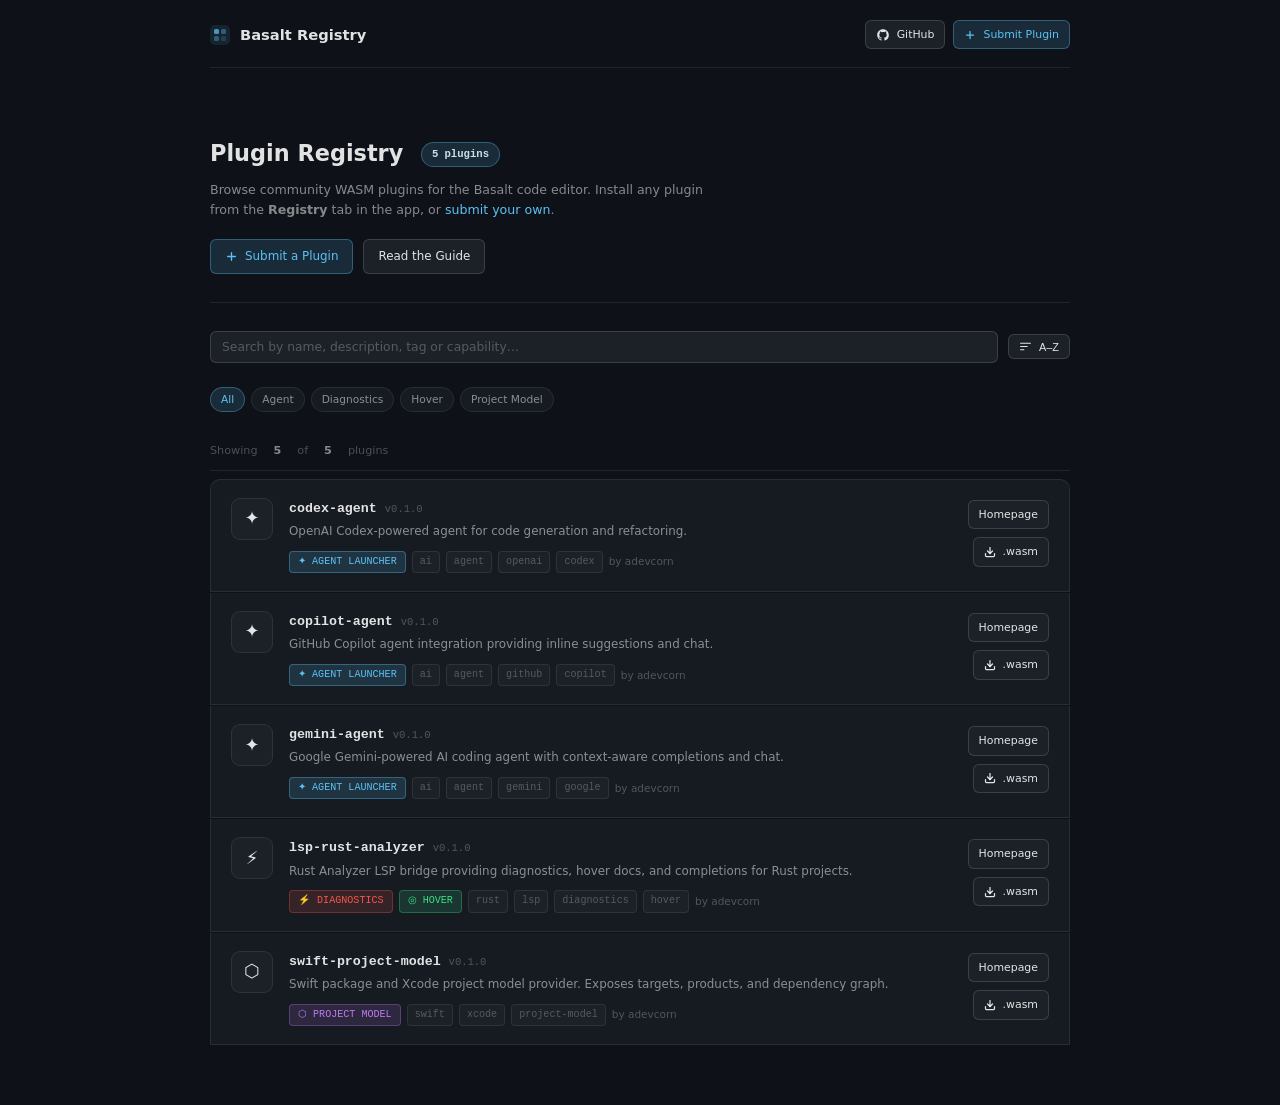
==== docs/index.html @ 9358fd3e "Add GitHub Pages frontend, OAuth proxy, and Pages deploy workflow - docs/index.html: plugin browser " ====
<!DOCTYPE html>
<html lang="en">
<head>
  <meta charset="UTF-8">
  <meta name="viewport" content="width=device-width, initial-scale=1">
  <title>Basalt Plugin Registry</title>
  <link rel="stylesheet" href="style.css">
  <meta name="description" content="Browse and discover WASM plugins for the Basalt code editor.">
  <meta property="og:title" content="Basalt Plugin Registry">
  <meta property="og:description" content="Browse and discover WASM plugins for the Basalt code editor.">
  <style>
    .hero {
      padding: 36px 0 28px;
      border-bottom: 1px solid var(--border);
      margin-bottom: 28px;
    }
    .hero h1 {
      font-size: 1.6rem;
      font-weight: 700;
      margin-bottom: 8px;
      background: linear-gradient(135deg, var(--text) 40%, var(--accent));
      -webkit-background-clip: text;
      -webkit-text-fill-color: transparent;
      background-clip: text;
    }
    .hero p {
      font-size: 0.9rem;
      color: var(--text-2);
      max-width: 520px;
      line-height: 1.6;
    }
    .hero-actions {
      display: flex;
      gap: 10px;
      margin-top: 18px;
    }
    #plugin-count-badge {
      display: inline-flex;
      align-items: center;
      gap: 6px;
      padding: 3px 10px;
      border-radius: 20px;
      font-size: 0.76rem;
      font-family: var(--mono);
      background: var(--accent-dim);
      border: 1px solid var(--accent-border);
      color: var(--accent);
      margin-left: 10px;
      vertical-align: middle;
    }
  </style>
</head>
<body>
  <div class="page">

    <!-- Header -->
    <header class="site-header">
      <a class="logo" href="index.html">
        <svg width="20" height="20" viewBox="0 0 20 20" fill="none" xmlns="http://www.w3.org/2000/svg">
          <rect width="20" height="20" rx="5" fill="#5cc1f5" fill-opacity="0.15"/>
          <rect x="4" y="4" width="5" height="5" rx="1.5" fill="#5cc1f5"/>
          <rect x="11" y="4" width="5" height="5" rx="1.5" fill="#5cc1f5" fill-opacity="0.5"/>
          <rect x="4" y="11" width="5" height="5" rx="1.5" fill="#5cc1f5" fill-opacity="0.5"/>
          <rect x="11" y="11" width="5" height="5" rx="1.5" fill="#5cc1f5" fill-opacity="0.25"/>
        </svg>
        Basalt Registry
      </a>
      <nav>
        <a class="btn btn-sm" href="https://github.com/adevcorn/basalt-registry" target="_blank" rel="noopener">
          <svg width="14" height="14" viewBox="0 0 24 24" fill="currentColor"><path d="M12 2C6.477 2 2 6.484 2 12.017c0 4.425 2.865 8.18 6.839 9.504.5.092.682-.217.682-.483 0-.237-.008-.868-.013-1.703-2.782.605-3.369-1.343-3.369-1.343-.454-1.158-1.11-1.466-1.11-1.466-.908-.62.069-.608.069-.608 1.003.07 1.531 1.032 1.531 1.032.892 1.53 2.341 1.088 2.91.832.092-.647.35-1.088.636-1.338-2.22-.253-4.555-1.113-4.555-4.951 0-1.093.39-1.988 1.029-2.688-.103-.253-.446-1.272.098-2.65 0 0 .84-.27 2.75 1.026A9.564 9.564 0 0112 6.844c.85.004 1.705.115 2.504.337 1.909-1.296 2.747-1.027 2.747-1.027.546 1.379.202 2.398.1 2.651.64.7 1.028 1.595 1.028 2.688 0 3.848-2.339 4.695-4.566 4.943.359.309.678.92.678 1.855 0 1.338-.012 2.419-.012 2.747 0 .268.18.58.688.482A10.019 10.019 0 0022 12.017C22 6.484 17.522 2 12 2z"/></svg>
          GitHub
        </a>
        <a class="btn btn-primary btn-sm" href="submit.html">
          <svg width="12" height="12" viewBox="0 0 24 24" fill="none" stroke="currentColor" stroke-width="2.5" stroke-linecap="round" stroke-linejoin="round"><line x1="12" y1="5" x2="12" y2="19"/><line x1="5" y1="12" x2="19" y2="12"/></svg>
          Submit Plugin
        </a>
      </nav>
    </header>

    <!-- Hero -->
    <section class="hero">
      <h1>
        Plugin Registry
        <span id="plugin-count-badge" style="display:none">
          <span id="plugin-count">0</span> plugins
        </span>
      </h1>
      <p>
        Browse community WASM plugins for the Basalt code editor.
        Install any plugin from the <strong>Registry</strong> tab in the app,
        or <a href="submit.html">submit your own</a>.
      </p>
      <div class="hero-actions">
        <a class="btn btn-primary" href="submit.html">
          <svg width="13" height="13" viewBox="0 0 24 24" fill="none" stroke="currentColor" stroke-width="2.5" stroke-linecap="round" stroke-linejoin="round"><line x1="12" y1="5" x2="12" y2="19"/><line x1="5" y1="12" x2="19" y2="12"/></svg>
          Submit a Plugin
        </a>
        <a class="btn" href="https://github.com/adevcorn/basalt-registry/blob/main/CONTRIBUTING.md" target="_blank" rel="noopener">
          Read the Guide
        </a>
      </div>
    </section>

    <!-- Toolbar -->
    <div class="search-bar">
      <input
        class="search-input"
        id="search"
        type="text"
        placeholder="Search by name, description, tag or capability…"
        autocomplete="off"
        spellcheck="false"
      >
      <button class="btn btn-sm" id="sort-btn" title="Toggle sort order">
        <svg width="13" height="13" viewBox="0 0 24 24" fill="none" stroke="currentColor" stroke-width="2" stroke-linecap="round" stroke-linejoin="round"><line x1="3" y1="6" x2="21" y2="6"/><line x1="3" y1="12" x2="15" y2="12"/><line x1="3" y1="18" x2="9" y2="18"/></svg>
        A–Z
      </button>
    </div>

    <!-- Capability filters -->
    <div class="filter-row" id="filters">
      <span class="pill active" data-cap="all">All</span>
      <span class="pill" data-cap="AGENT_LAUNCHER">Agent</span>
      <span class="pill" data-cap="DIAGNOSTICS">Diagnostics</span>
      <span class="pill" data-cap="HOVER">Hover</span>
      <span class="pill" data-cap="PROJECT_MODEL">Project Model</span>
    </div>

    <!-- Stats -->
    <div class="stats-bar" id="stats" style="display:none">
      Showing <strong id="showing-count">0</strong> of <strong id="total-count">0</strong> plugins
    </div>

    <!-- Plugin list -->
    <main id="cards" class="cards">
      <!-- Loading skeletons -->
      <div class="card" id="skel-1">
        <div class="card-icon skeleton" style="width:42px;height:42px"></div>
        <div class="card-body">
          <div class="skeleton" style="height:16px;width:160px;margin-bottom:8px"></div>
          <div class="skeleton" style="height:12px;width:90%;margin-bottom:6px"></div>
          <div class="skeleton" style="height:12px;width:60%"></div>
        </div>
        <div></div>
      </div>
      <div class="card" id="skel-2">
        <div class="card-icon skeleton" style="width:42px;height:42px"></div>
        <div class="card-body">
          <div class="skeleton" style="height:16px;width:140px;margin-bottom:8px"></div>
          <div class="skeleton" style="height:12px;width:80%;margin-bottom:6px"></div>
          <div class="skeleton" style="height:12px;width:50%"></div>
        </div>
        <div></div>
      </div>
    </main>

  </div><!-- /page -->

  <script>
  (() => {
    // ── Config ──────────────────────────────────────────────────────────────
    const INDEX_URL = '../index.json';

    // ── State ───────────────────────────────────────────────────────────────
    let allPlugins = [];
    let activeFilter = 'all';
    let sortAZ = true;

    // ── DOM refs ────────────────────────────────────────────────────────────
    const cardsEl     = document.getElementById('cards');
    const searchEl    = document.getElementById('search');
    const statsEl     = document.getElementById('stats');
    const showingEl   = document.getElementById('showing-count');
    const totalEl     = document.getElementById('total-count');
    const countBadge  = document.getElementById('plugin-count-badge');
    const countSpan   = document.getElementById('plugin-count');
    const sortBtn     = document.getElementById('sort-btn');

    // ── Helpers ─────────────────────────────────────────────────────────────
    const CAP_ICONS = {
      AGENT_LAUNCHER: '✦',
      DIAGNOSTICS:    '⚡',
      HOVER:          '◎',
      PROJECT_MODEL:  '⬡',
    };

    function capBadge(cap) {
      return `<span class="cap-badge cap-${cap}">${CAP_ICONS[cap] ?? ''} ${cap.replace('_',' ')}</span>`;
    }

    function pluginIcon(caps) {
      if (caps.includes('AGENT_LAUNCHER')) return '✦';
      if (caps.includes('DIAGNOSTICS'))   return '⚡';
      if (caps.includes('HOVER'))         return '◎';
      if (caps.includes('PROJECT_MODEL')) return '⬡';
      return '⬡';
    }

    function renderCard(p) {
      const caps  = (p.capabilities || []).map(capBadge).join('');
      const tags  = (p.tags || []).map(t => `<span class="tag">${esc(t)}</span>`).join('');
      const icon  = pluginIcon(p.capabilities || []);
      const home  = p.homepage
        ? `<a href="${esc(p.homepage)}" target="_blank" rel="noopener" class="btn btn-sm">Homepage</a>`
        : '';

      return `
        <article class="card">
          <div class="card-icon">${icon}</div>
          <div class="card-body">
            <div class="card-title">
              <span class="card-name">${esc(p.name)}</span>
              <span class="card-version">v${esc(p.version)}</span>
            </div>
            <p class="card-desc">${esc(p.description)}</p>
            <div class="card-meta">
              ${caps}
              ${tags}
              <span class="card-author">by ${esc(p.author)}</span>
            </div>
          </div>
          <div class="card-actions">
            ${home}
            <a class="btn btn-sm" href="${esc(p.download_url)}" download title="Download .wasm">
              <svg width="12" height="12" viewBox="0 0 24 24" fill="none" stroke="currentColor" stroke-width="2.5" stroke-linecap="round" stroke-linejoin="round"><path d="M21 15v4a2 2 0 0 1-2 2H5a2 2 0 0 1-2-2v-4"/><polyline points="7 10 12 15 17 10"/><line x1="12" y1="15" x2="12" y2="3"/></svg>
              .wasm
            </a>
          </div>
        </article>`;
    }

    function esc(s) {
      return String(s ?? '')
        .replace(/&/g,'&amp;').replace(/</g,'&lt;').replace(/>/g,'&gt;')
        .replace(/"/g,'&quot;').replace(/'/g,'&#39;');
    }

    function filtered() {
      const q = searchEl.value.trim().toLowerCase();
      return allPlugins
        .filter(p => {
          if (activeFilter !== 'all' && !(p.capabilities || []).includes(activeFilter)) return false;
          if (!q) return true;
          return (
            p.name.toLowerCase().includes(q)          ||
            p.description.toLowerCase().includes(q)   ||
            (p.tags || []).some(t => t.toLowerCase().includes(q)) ||
            (p.capabilities || []).some(c => c.toLowerCase().includes(q)) ||
            (p.author || '').toLowerCase().includes(q)
          );
        })
        .sort((a, b) => sortAZ
          ? a.name.localeCompare(b.name)
          : b.name.localeCompare(a.name)
        );
    }

    function render() {
      const visible = filtered();
      statsEl.style.display = 'flex';
      showingEl.textContent = visible.length;
      totalEl.textContent   = allPlugins.length;

      if (visible.length === 0) {
        cardsEl.innerHTML = `
          <div class="empty">
            <div style="font-size:2rem;opacity:0.25">⬡</div>
            <p>No plugins match your search.</p>
          </div>`;
        return;
      }
      cardsEl.innerHTML = visible.map(renderCard).join('');
    }

    // ── Fetch ────────────────────────────────────────────────────────────────
    fetch(INDEX_URL)
      .then(r => { if (!r.ok) throw new Error(r.status); return r.json(); })
      .then(data => {
        allPlugins = data.plugins || [];
        countSpan.textContent = allPlugins.length;
        countBadge.style.display = 'inline-flex';
        render();
      })
      .catch(err => {
        cardsEl.innerHTML = `
          <div class="empty">
            <div style="font-size:2rem;opacity:0.25">⚠</div>
            <p>Could not load registry. <a href="${INDEX_URL}">index.json</a></p>
            <p style="font-size:0.75rem;margin-top:6px;color:var(--text-3)">${esc(err.message)}</p>
          </div>`;
      });

    // ── Events ───────────────────────────────────────────────────────────────
    searchEl.addEventListener('input', render);

    document.getElementById('filters').addEventListener('click', e => {
      const pill = e.target.closest('.pill');
      if (!pill) return;
      document.querySelectorAll('.pill').forEach(p => p.classList.remove('active'));
      pill.classList.add('active');
      activeFilter = pill.dataset.cap;
      render();
    });

    sortBtn.addEventListener('click', () => {
      sortAZ = !sortAZ;
      sortBtn.innerHTML = sortAZ
        ? `<svg width="13" height="13" viewBox="0 0 24 24" fill="none" stroke="currentColor" stroke-width="2" stroke-linecap="round" stroke-linejoin="round"><line x1="3" y1="6" x2="21" y2="6"/><line x1="3" y1="12" x2="15" y2="12"/><line x1="3" y1="18" x2="9" y2="18"/></svg> A–Z`
        : `<svg width="13" height="13" viewBox="0 0 24 24" fill="none" stroke="currentColor" stroke-width="2" stroke-linecap="round" stroke-linejoin="round"><line x1="3" y1="18" x2="21" y2="18"/><line x1="3" y1="12" x2="15" y2="12"/><line x1="3" y1="6" x2="9" y2="6"/></svg> Z–A`;
      render();
    });
  })();
  </script>
</body>
</html>
---- docs/style.css ----
/* ── Basalt Registry — shared stylesheet ─────────────────────────────────── */

*, *::before, *::after { box-sizing: border-box; margin: 0; padding: 0; }

:root {
  --bg:          #0e1117;
  --surface:     #161b22;
  --surface2:    #1c2128;
  --border:      rgba(255,255,255,0.08);
  --border2:     rgba(255,255,255,0.14);
  --text:        rgba(255,255,255,0.88);
  --text-2:      rgba(255,255,255,0.50);
  --text-3:      rgba(255,255,255,0.26);
  --accent:      #5cc1f5;
  --accent-dim:  rgba(92,193,245,0.15);
  --accent-border: rgba(92,193,245,0.35);
  --green:       #3ddc84;
  --green-dim:   rgba(61,220,132,0.14);
  --orange:      #f5a623;
  --orange-dim:  rgba(245,166,35,0.14);
  --purple:      #bf7af0;
  --purple-dim:  rgba(191,122,240,0.14);
  --red:         #f5564a;
  --red-dim:     rgba(245,86,74,0.14);
  --radius:      10px;
  --radius-sm:   6px;
  --mono:        'SF Mono', 'Fira Code', 'Cascadia Code', ui-monospace, monospace;
  --sans:        -apple-system, BlinkMacSystemFont, 'Segoe UI', system-ui, sans-serif;
}

html { font-size: 14px; }
body {
  background: var(--bg);
  color: var(--text);
  font-family: var(--sans);
  min-height: 100vh;
  line-height: 1.6;
  -webkit-font-smoothing: antialiased;
}

a { color: var(--accent); text-decoration: none; }
a:hover { text-decoration: underline; }

/* ── Layout ── */
.page { max-width: 900px; margin: 0 auto; padding: 0 20px 60px; }

/* ── Header ── */
.site-header {
  display: flex;
  align-items: center;
  justify-content: space-between;
  padding: 20px 0 18px;
  border-bottom: 1px solid var(--border);
  margin-bottom: 32px;
}
.site-header .logo {
  display: flex;
  align-items: center;
  gap: 10px;
  font-weight: 600;
  font-size: 1.05rem;
  color: var(--text);
  text-decoration: none;
}
.site-header .logo svg { opacity: 0.75; }
.site-header nav { display: flex; gap: 8px; }

/* ── Buttons ── */
.btn {
  display: inline-flex;
  align-items: center;
  gap: 7px;
  padding: 7px 14px;
  border-radius: var(--radius-sm);
  font-size: 0.85rem;
  font-weight: 500;
  cursor: pointer;
  border: 1px solid var(--border2);
  background: var(--surface2);
  color: var(--text);
  transition: background 0.15s, border-color 0.15s, opacity 0.15s;
  text-decoration: none;
}
.btn:hover { background: var(--surface); border-color: rgba(255,255,255,0.22); text-decoration: none; }
.btn:active { opacity: 0.7; }
.btn:disabled { opacity: 0.4; cursor: not-allowed; }

.btn-primary {
  background: var(--accent-dim);
  border-color: var(--accent-border);
  color: var(--accent);
}
.btn-primary:hover { background: rgba(92,193,245,0.22); }

.btn-green {
  background: var(--green-dim);
  border-color: rgba(61,220,132,0.35);
  color: var(--green);
}
.btn-green:hover { background: rgba(61,220,132,0.22); }

.btn-sm { padding: 5px 10px; font-size: 0.78rem; }

/* ── Search bar ── */
.search-bar {
  display: flex;
  align-items: center;
  gap: 10px;
  margin-bottom: 24px;
}
.search-input {
  flex: 1;
  background: var(--surface);
  border: 1px solid var(--border2);
  border-radius: var(--radius-sm);
  color: var(--text);
  padding: 8px 12px 8px 36px;
  font-size: 0.9rem;
  outline: none;
  background-image: url("data:image/svg+xml,%3Csvg xmlns='http://www.w3.org/2000/svg' width='14' height='14' viewBox='0 0 24 24' fill='none' stroke='rgba(255,255,255,0.3)' stroke-width='2' stroke-linecap='round' stroke-linejoin='round'%3E%3Ccircle cx='11' cy='11' r='8'/%3E%3Cpath d='m21 21-4.35-4.35'/%3E%3C/svg%3E");
  background-repeat: no-repeat;
  background-position: 11px center;
}
.search-input::placeholder { color: var(--text-3); }
.search-input:focus { border-color: var(--accent-border); box-shadow: 0 0 0 3px var(--accent-dim); }

/* ── Filter pills ── */
.filter-row {
  display: flex;
  flex-wrap: wrap;
  gap: 6px;
  margin-bottom: 20px;
}
.pill {
  display: inline-flex;
  align-items: center;
  gap: 5px;
  padding: 3px 10px;
  border-radius: 20px;
  font-size: 0.76rem;
  border: 1px solid var(--border);
  background: var(--surface);
  color: var(--text-2);
  cursor: pointer;
  transition: all 0.12s;
  user-select: none;
}
.pill:hover { border-color: var(--border2); color: var(--text); }
.pill.active { border-color: var(--accent-border); background: var(--accent-dim); color: var(--accent); }

/* ── Plugin cards ── */
.cards { display: flex; flex-direction: column; gap: 1px; }

.card {
  background: var(--surface);
  border: 1px solid var(--border);
  border-radius: var(--radius);
  padding: 18px 20px;
  display: grid;
  grid-template-columns: 42px 1fr auto;
  gap: 0 16px;
  align-items: start;
  transition: border-color 0.15s, background 0.15s;
}
.card:first-child { border-radius: var(--radius) var(--radius) 0 0; }
.card:last-child  { border-radius: 0 0 var(--radius) var(--radius); }
.card:only-child  { border-radius: var(--radius); }
.card + .card { border-top: none; border-radius: 0; }
.card:hover { background: var(--surface2); border-color: var(--border2); z-index: 1; position: relative; }

.card-icon {
  width: 42px; height: 42px;
  border-radius: 9px;
  background: var(--surface2);
  border: 1px solid var(--border);
  display: flex;
  align-items: center;
  justify-content: center;
  font-size: 18px;
  flex-shrink: 0;
}

.card-body { min-width: 0; }

.card-title {
  display: flex;
  align-items: baseline;
  gap: 8px;
  margin-bottom: 4px;
}
.card-name {
  font-weight: 600;
  font-size: 0.95rem;
  font-family: var(--mono);
  color: var(--text);
}
.card-version {
  font-size: 0.75rem;
  color: var(--text-3);
  font-family: var(--mono);
}

.card-desc {
  font-size: 0.85rem;
  color: var(--text-2);
  margin-bottom: 10px;
  line-height: 1.5;
  overflow: hidden;
  display: -webkit-box;
  -webkit-line-clamp: 2;
  -webkit-box-orient: vertical;
}

.card-meta {
  display: flex;
  flex-wrap: wrap;
  gap: 6px;
  align-items: center;
}

.tag {
  display: inline-block;
  padding: 2px 7px;
  border-radius: 4px;
  font-size: 0.72rem;
  font-family: var(--mono);
  background: var(--surface2);
  border: 1px solid var(--border);
  color: var(--text-3);
}

.cap-badge {
  display: inline-flex;
  align-items: center;
  gap: 4px;
  padding: 2px 8px;
  border-radius: 4px;
  font-size: 0.72rem;
  font-weight: 500;
  font-family: var(--mono);
}
.cap-AGENT_LAUNCHER { background: var(--accent-dim); border: 1px solid var(--accent-border); color: var(--accent); }
.cap-DIAGNOSTICS    { background: var(--red-dim);    border: 1px solid rgba(245,86,74,0.3);  color: var(--red); }
.cap-HOVER          { background: var(--green-dim);  border: 1px solid rgba(61,220,132,0.3); color: var(--green); }
.cap-PROJECT_MODEL  { background: var(--purple-dim); border: 1px solid rgba(191,122,240,0.3); color: var(--purple); }

.card-author {
  font-size: 0.75rem;
  color: var(--text-3);
}

.card-actions {
  display: flex;
  flex-direction: column;
  align-items: flex-end;
  gap: 8px;
  padding-top: 2px;
}

/* ── Stats bar ── */
.stats-bar {
  display: flex;
  align-items: center;
  gap: 16px;
  padding: 10px 0;
  margin-bottom: 8px;
  font-size: 0.8rem;
  color: var(--text-3);
  border-bottom: 1px solid var(--border);
}
.stats-bar strong { color: var(--text-2); }

/* ── Empty state ── */
.empty {
  text-align: center;
  padding: 60px 20px;
  color: var(--text-3);
}
.empty p { margin-top: 10px; font-size: 0.85rem; }

/* ── Form (submit page) ── */
.form-page { max-width: 680px; }

.page-title {
  font-size: 1.3rem;
  font-weight: 700;
  margin-bottom: 6px;
}
.page-subtitle {
  font-size: 0.88rem;
  color: var(--text-2);
  margin-bottom: 32px;
}

.steps {
  display: flex;
  gap: 0;
  margin-bottom: 36px;
  border: 1px solid var(--border);
  border-radius: var(--radius);
  overflow: hidden;
}
.step {
  flex: 1;
  padding: 10px 14px;
  font-size: 0.82rem;
  color: var(--text-3);
  background: var(--surface);
  border-right: 1px solid var(--border);
  display: flex;
  align-items: center;
  gap: 8px;
}
.step:last-child { border-right: none; }
.step.active { background: var(--accent-dim); color: var(--accent); }
.step.done   { color: var(--green); }
.step-num {
  width: 20px; height: 20px;
  border-radius: 50%;
  border: 1px solid currentColor;
  display: flex; align-items: center; justify-content: center;
  font-size: 0.72rem; font-weight: 600; flex-shrink: 0;
}
.step.done .step-num { background: var(--green); border-color: var(--green); color: #000; }

.section {
  background: var(--surface);
  border: 1px solid var(--border);
  border-radius: var(--radius);
  padding: 24px;
  margin-bottom: 16px;
}
.section-title {
  font-size: 0.82rem;
  font-weight: 600;
  color: var(--text-2);
  text-transform: uppercase;
  letter-spacing: 0.06em;
  margin-bottom: 18px;
  padding-bottom: 10px;
  border-bottom: 1px solid var(--border);
}

.field { margin-bottom: 16px; }
.field:last-child { margin-bottom: 0; }

label {
  display: block;
  font-size: 0.82rem;
  font-weight: 500;
  color: var(--text-2);
  margin-bottom: 6px;
}
label .required { color: var(--red); margin-left: 3px; }
label .hint {
  font-weight: 400;
  color: var(--text-3);
  font-size: 0.76rem;
  margin-left: 6px;
}

input[type=text], input[type=url], textarea, select {
  width: 100%;
  background: var(--surface2);
  border: 1px solid var(--border2);
  border-radius: var(--radius-sm);
  color: var(--text);
  padding: 8px 11px;
  font-size: 0.88rem;
  font-family: var(--sans);
  outline: none;
  transition: border-color 0.15s, box-shadow 0.15s;
  -webkit-appearance: none;
}
input[type=text]:focus, input[type=url]:focus, textarea:focus, select:focus {
  border-color: var(--accent-border);
  box-shadow: 0 0 0 3px var(--accent-dim);
}
input[type=text].mono, input[type=url].mono, textarea.mono {
  font-family: var(--mono);
  font-size: 0.82rem;
}
input.error, textarea.error { border-color: var(--red); }

textarea { resize: vertical; min-height: 72px; line-height: 1.5; }

.char-count { font-size: 0.74rem; color: var(--text-3); float: right; margin-top: 4px; }
.char-count.warn { color: var(--orange); }

.field-row { display: grid; grid-template-columns: 1fr 1fr; gap: 14px; }

/* Capability checkboxes */
.cap-grid {
  display: grid;
  grid-template-columns: 1fr 1fr;
  gap: 8px;
}
.cap-check {
  display: flex;
  align-items: center;
  gap: 9px;
  padding: 9px 12px;
  background: var(--surface2);
  border: 1px solid var(--border);
  border-radius: var(--radius-sm);
  cursor: pointer;
  transition: all 0.12s;
  user-select: none;
}
.cap-check input[type=checkbox] { display: none; }
.cap-check:has(input:checked) {
  border-color: var(--accent-border);
  background: var(--accent-dim);
}
.cap-check-dot {
  width: 14px; height: 14px;
  border-radius: 3px;
  border: 1px solid var(--border2);
  flex-shrink: 0;
  background: var(--surface);
  transition: all 0.12s;
  display: flex; align-items: center; justify-content: center;
}
.cap-check:has(input:checked) .cap-check-dot {
  background: var(--accent);
  border-color: var(--accent);
}
.cap-check:has(input:checked) .cap-check-dot::after {
  content: '';
  display: block;
  width: 8px; height: 6px;
  border-left: 2px solid #000;
  border-bottom: 2px solid #000;
  transform: rotate(-45deg) translate(0px, -1px);
}
.cap-check-label { font-size: 0.82rem; font-family: var(--mono); color: var(--text-2); }
.cap-check:has(input:checked) .cap-check-label { color: var(--accent); }

/* Preview box */
.preview {
  background: var(--bg);
  border: 1px solid var(--border);
  border-radius: var(--radius-sm);
  padding: 14px;
  font-family: var(--mono);
  font-size: 0.78rem;
  line-height: 1.6;
  color: var(--text-2);
  white-space: pre;
  overflow-x: auto;
  min-height: 120px;
}
.preview .key   { color: #79b8ff; }
.preview .str   { color: #f6c90e; }
.preview .num   { color: #f97583; }
.preview .bool  { color: var(--purple); }
.preview .punc  { color: var(--text-3); }

/* Auth section */
.auth-box {
  display: flex;
  flex-direction: column;
  align-items: center;
  gap: 14px;
  padding: 32px 24px;
  text-align: center;
}
.auth-box .gh-icon { font-size: 36px; opacity: 0.6; margin-bottom: 4px; }
.auth-box p { font-size: 0.85rem; color: var(--text-2); max-width: 380px; line-height: 1.6; }
.user-chip {
  display: inline-flex;
  align-items: center;
  gap: 8px;
  padding: 6px 12px;
  background: var(--surface2);
  border: 1px solid var(--border2);
  border-radius: 20px;
  font-size: 0.82rem;
  color: var(--text-2);
}
.user-chip img { width: 20px; height: 20px; border-radius: 50%; }

/* Submit footer */
.submit-footer {
  display: flex;
  align-items: center;
  justify-content: space-between;
  padding-top: 16px;
  gap: 12px;
}

/* Alert / error */
.alert {
  padding: 12px 14px;
  border-radius: var(--radius-sm);
  font-size: 0.83rem;
  margin-bottom: 16px;
  display: none;
}
.alert.show { display: block; }
.alert-error  { background: var(--red-dim); border: 1px solid rgba(245,86,74,0.3); color: var(--red); }
.alert-success{ background: var(--green-dim); border: 1px solid rgba(61,220,132,0.3); color: var(--green); }
.alert-info   { background: var(--accent-dim); border: 1px solid var(--accent-border); color: var(--accent); }

/* ── Success page ── */
.success-panel {
  text-align: center;
  padding: 48px 24px;
  background: var(--surface);
  border: 1px solid var(--border);
  border-radius: var(--radius);
  margin-top: 20px;
}
.success-panel .icon { font-size: 48px; margin-bottom: 16px; }
.success-panel h2 { font-size: 1.2rem; margin-bottom: 8px; }
.success-panel p  { font-size: 0.88rem; color: var(--text-2); max-width: 400px; margin: 0 auto 20px; }

/* ── Loading skeleton ── */
.skeleton {
  background: linear-gradient(90deg, var(--surface) 25%, var(--surface2) 50%, var(--surface) 75%);
  background-size: 200% 100%;
  animation: shimmer 1.4s infinite;
  border-radius: 4px;
}
@keyframes shimmer { to { background-position: -200% 0; } }

/* ── Spinner ── */
.spinner {
  display: inline-block;
  width: 14px; height: 14px;
  border: 2px solid currentColor;
  border-top-color: transparent;
  border-radius: 50%;
  animation: spin 0.7s linear infinite;
  flex-shrink: 0;
}
@keyframes spin { to { transform: rotate(360deg); } }

/* ── Responsive ── */
@media (max-width: 600px) {
  .card { grid-template-columns: 36px 1fr; }
  .card-actions { grid-column: 1/-1; flex-direction: row; justify-content: flex-start; }
  .field-row { grid-template-columns: 1fr; }
  .cap-grid  { grid-template-columns: 1fr; }
  .steps { flex-direction: column; }
  .step { border-right: none; border-bottom: 1px solid var(--border); }
  .step:last-child { border-bottom: none; }
}
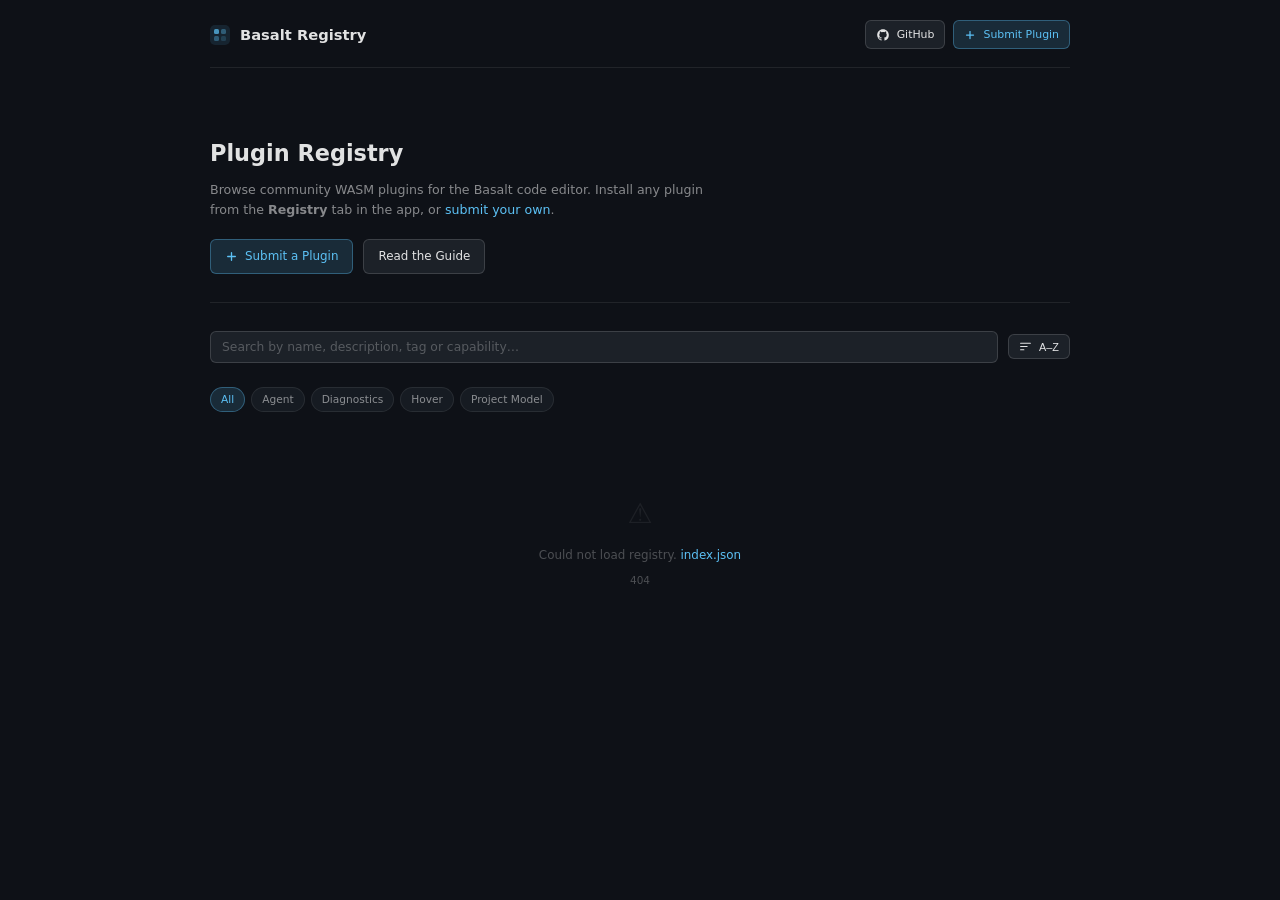
==== commit 12aa9513: "Fix index.json 404: copy registry data into docs/ at deploy time" ====
--- a/docs/index.html
+++ b/docs/index.html
@@ -159,7 +159,7 @@
   <script>
   (() => {
     // ── Config ──────────────────────────────────────────────────────────────
-    const INDEX_URL = '../index.json';
+    const INDEX_URL = './index.json';
 
     // ── State ───────────────────────────────────────────────────────────────
     let allPlugins = [];
